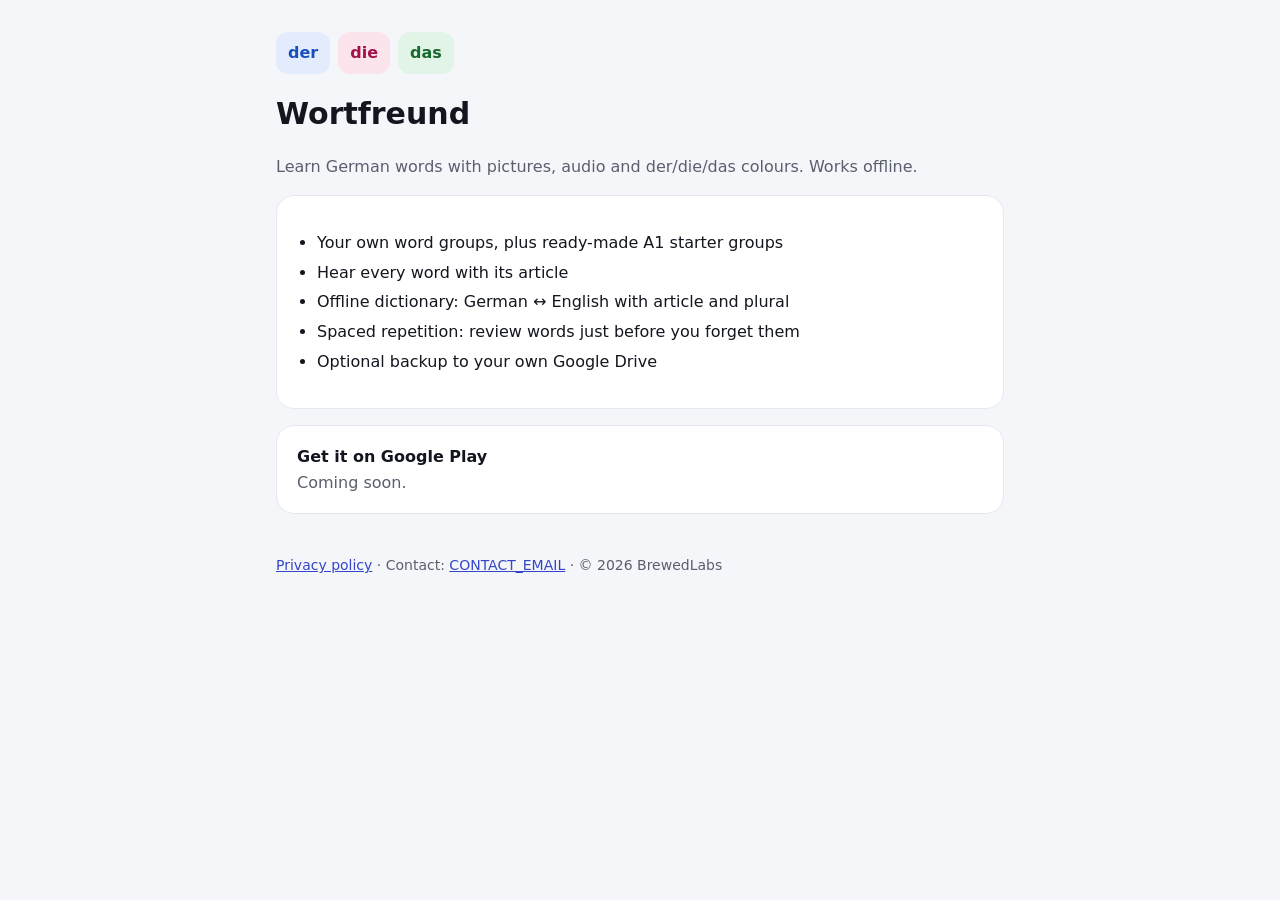
==== index.html @ 00dea7fc "Add files via upload" ====
<!DOCTYPE html>
<html lang="en"><head><meta charset="utf-8"><meta name="viewport" content="width=device-width,initial-scale=1">
<title>Wortfreund – German Vocabulary</title><link rel="stylesheet" href="style.css"></head>
<body><main>
<div class="tiles"><span class="der">der</span><span class="die">die</span><span class="das">das</span></div>
<h1>Wortfreund</h1>
<p class="muted">Learn German words with pictures, audio and der/die/das colours. Works offline.</p>
<div class="card">
<ul>
<li>Your own word groups, plus ready-made A1 starter groups</li>
<li>Hear every word with its article</li>
<li>Offline dictionary: German ↔ English with article and plural</li>
<li>Spaced repetition: review words just before you forget them</li>
<li>Optional backup to your own Google Drive</li>
</ul>
</div>
<div class="card"><b>Get it on Google Play</b><br><span class="muted">Coming soon.</span></div>
<footer class="muted"><a href="privacy.html">Privacy policy</a> · Contact: <a href="mailto:CONTACT_EMAIL">CONTACT_EMAIL</a> · © 2026 BrewedLabs</footer>
</main></body></html>
---- style.css ----
:root{--p:#3346C8;--bg:#F5F6FA;--card:#fff;--b:#E6E8EF;--t:#14161F;--m:#5A5F6E}
@media (prefers-color-scheme:dark){:root{--bg:#12141B;--card:#1B1E27;--b:#2A2E3A;--t:#ECEEF4;--m:#A6ABB8;--p:#8C9BFF}}
*{box-sizing:border-box}body{margin:0;background:var(--bg);color:var(--t);font:16px/1.6 system-ui,-apple-system,"Segoe UI",sans-serif}
main{max-width:760px;margin:0 auto;padding:32px 16px 64px}
h1{font-size:30px;margin:0 0 4px}h2{font-size:19px;margin:28px 0 6px}
.muted{color:var(--m)}a{color:var(--p)}
.card{background:var(--card);border:1px solid var(--b);border-radius:18px;padding:18px 20px;margin-top:16px}
.tiles{display:flex;gap:8px;margin:0 0 16px}.tiles span{font-weight:800;border-radius:12px;padding:8px 12px}
.der{background:#E3ECFD;color:#1A4FBF}.die{background:#FCE4EC;color:#A3134A}.das{background:#E2F4E7;color:#17692F}
ul{padding-left:20px}li{margin:4px 0}footer{margin-top:40px;font-size:14px}
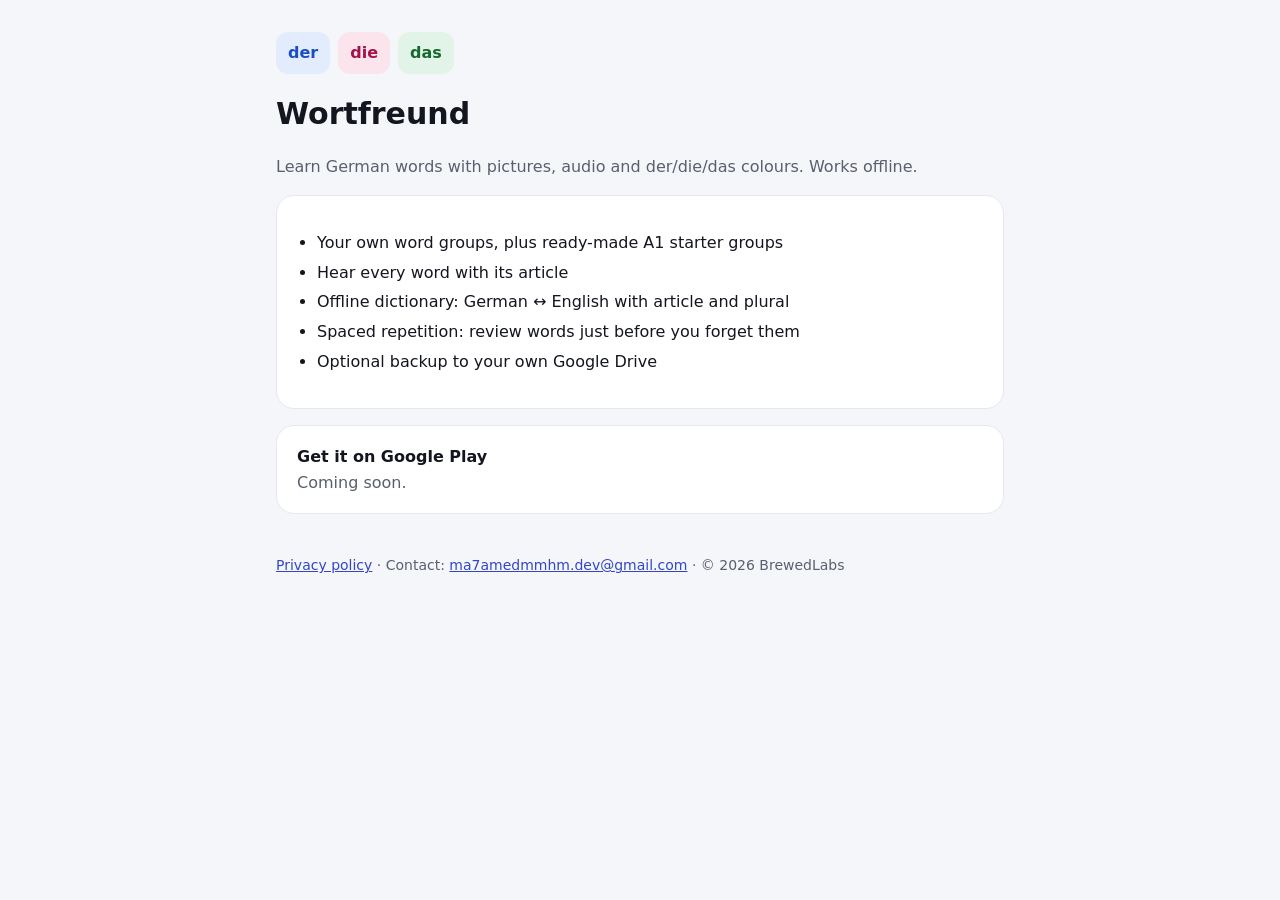
==== commit 8964f8d5: "Update index.html" ====
--- a/index.html
+++ b/index.html
@@ -15,5 +15,5 @@
 </ul>
 </div>
 <div class="card"><b>Get it on Google Play</b><br><span class="muted">Coming soon.</span></div>
-<footer class="muted"><a href="privacy.html">Privacy policy</a> · Contact: <a href="mailto:CONTACT_EMAIL">CONTACT_EMAIL</a> · © 2026 BrewedLabs</footer>
+<footer class="muted"><a href="privacy.html">Privacy policy</a> · Contact: <a href="mailto:ma7amedmmhm.dev@gmail.com">ma7amedmmhm.dev@gmail.com</a> · © 2026 BrewedLabs</footer>
 </main></body></html>
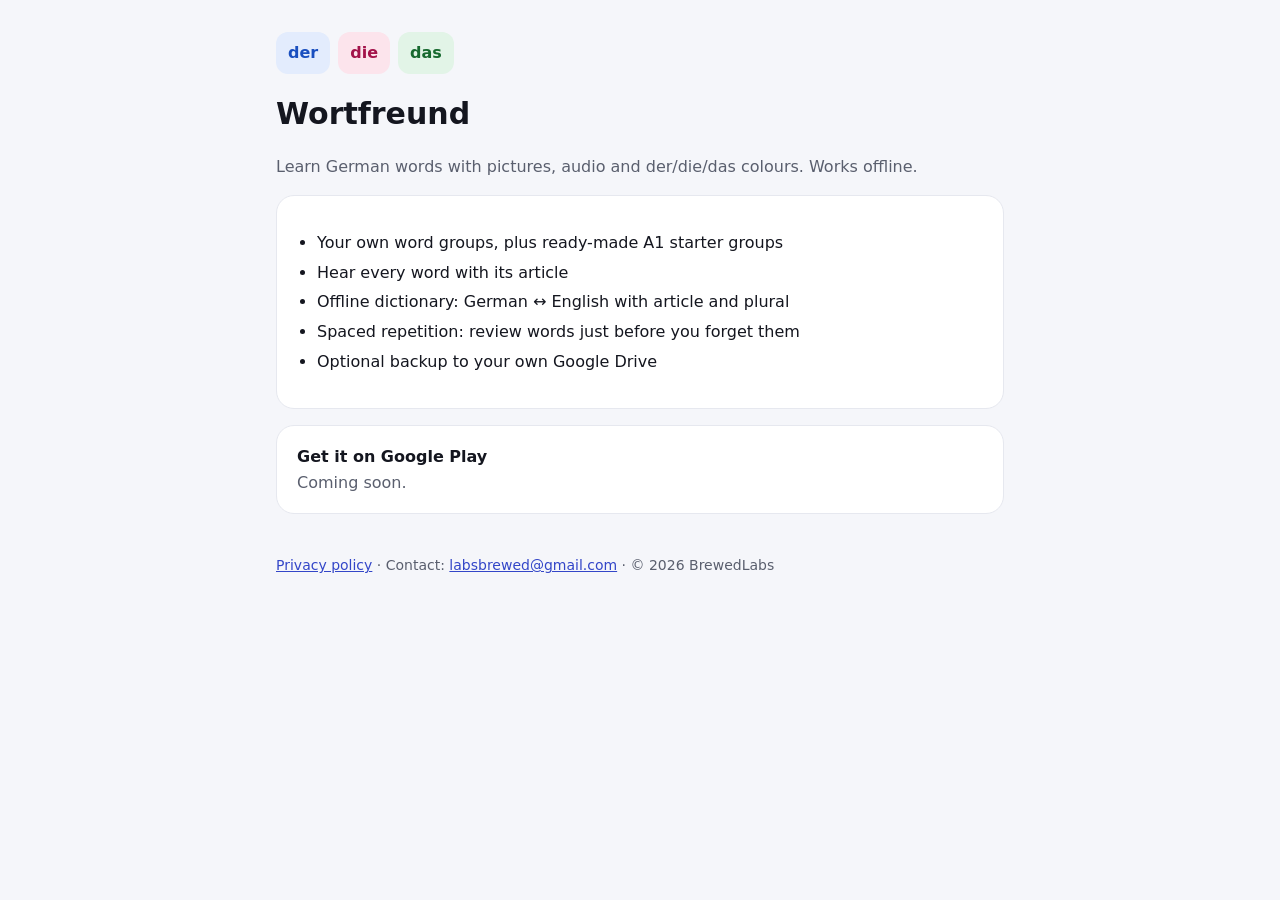
==== commit 299575a7: "Update index.html" ====
--- a/index.html
+++ b/index.html
@@ -15,5 +15,5 @@
 </ul>
 </div>
 <div class="card"><b>Get it on Google Play</b><br><span class="muted">Coming soon.</span></div>
-<footer class="muted"><a href="privacy.html">Privacy policy</a> · Contact: <a href="mailto:ma7amedmmhm.dev@gmail.com">ma7amedmmhm.dev@gmail.com</a> · © 2026 BrewedLabs</footer>
+<footer class="muted"><a href="privacy.html">Privacy policy</a> · Contact: <a href="mailto:labsbrewed@gmail.com">labsbrewed@gmail.com</a> · © 2026 BrewedLabs</footer>
 </main></body></html>
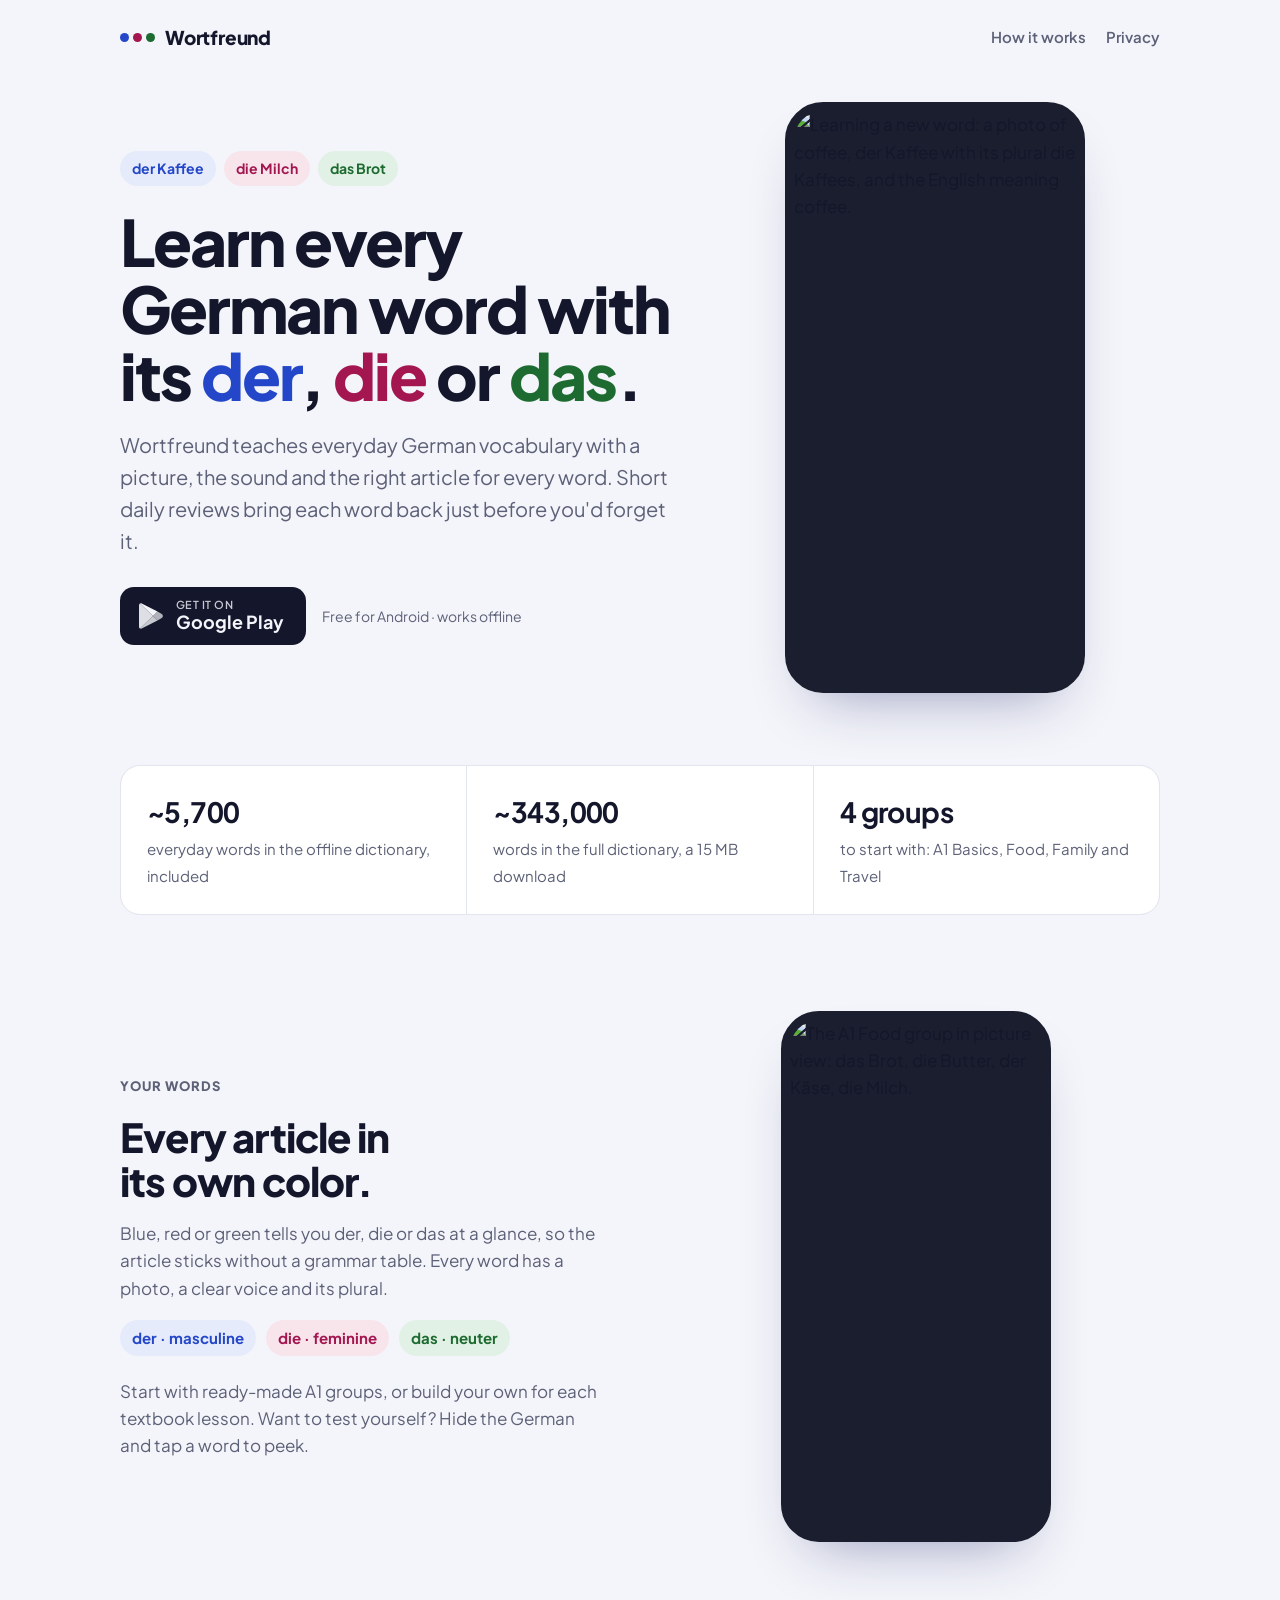
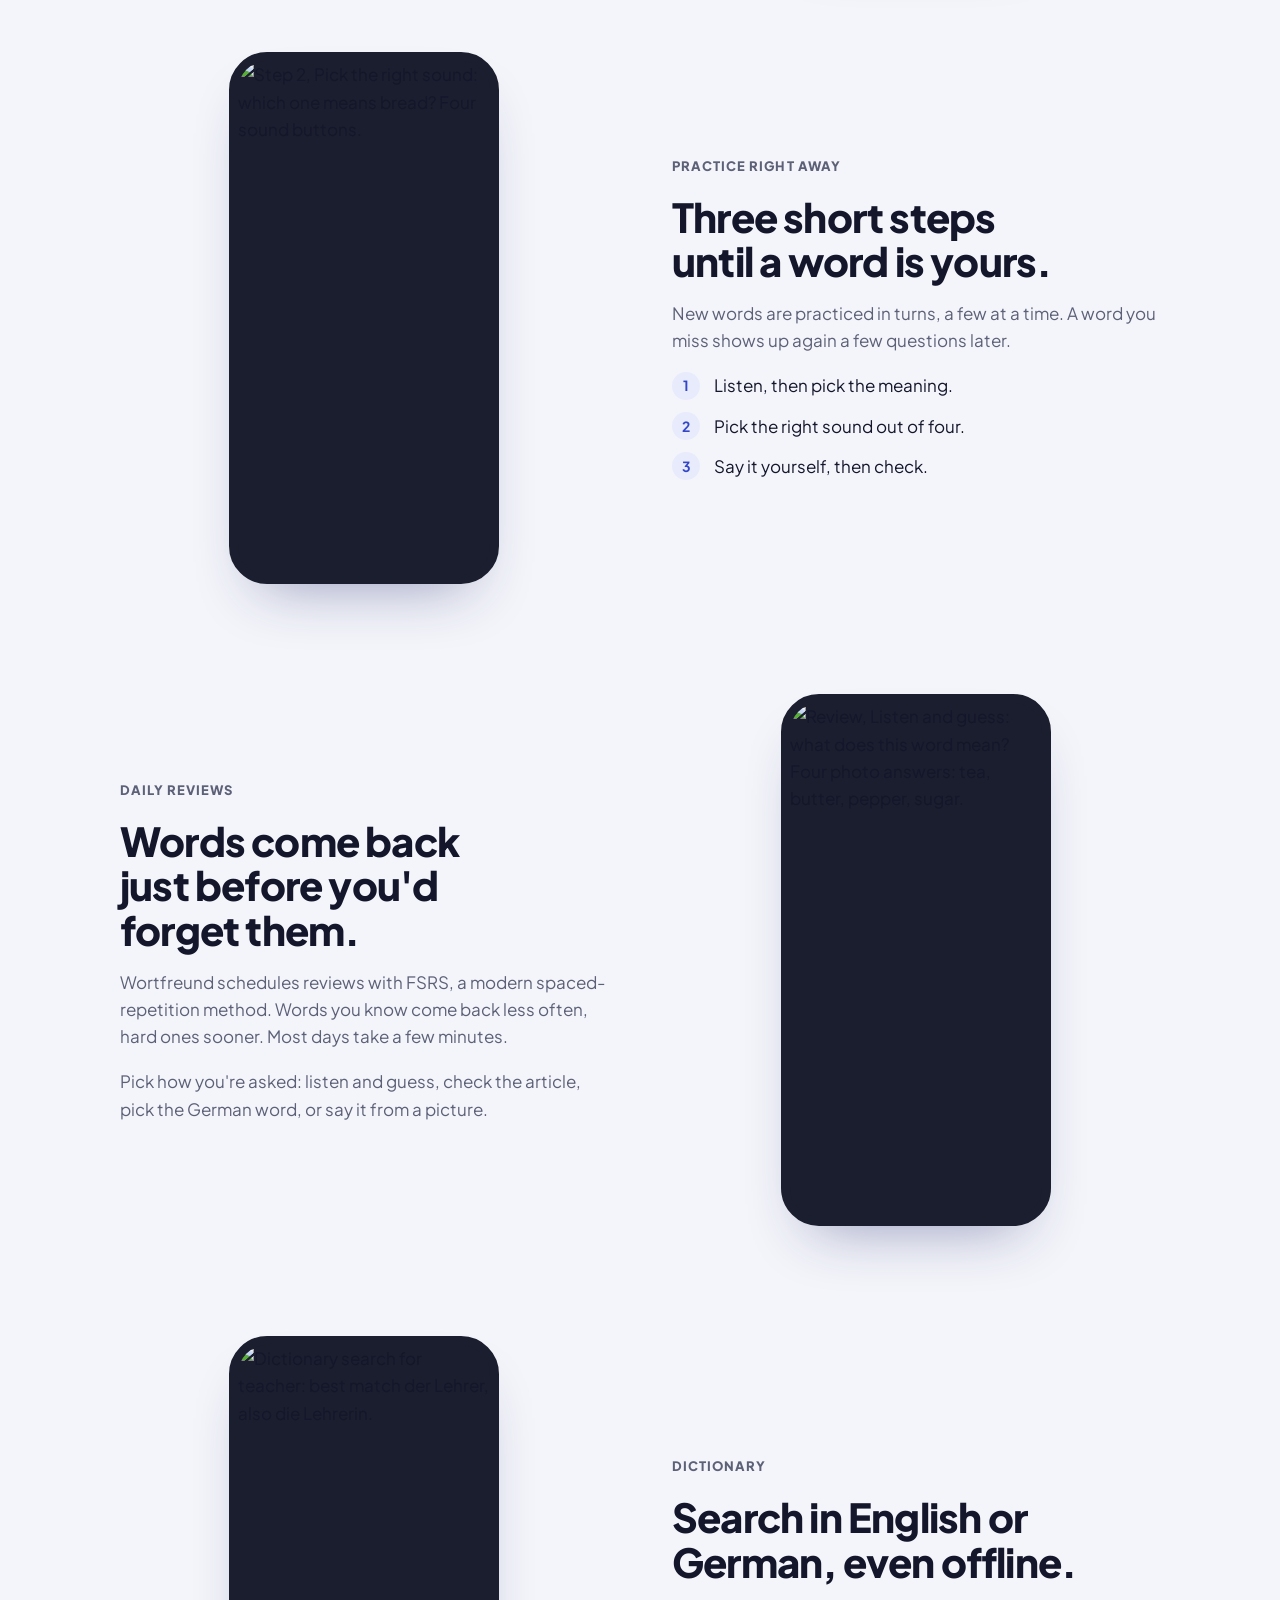
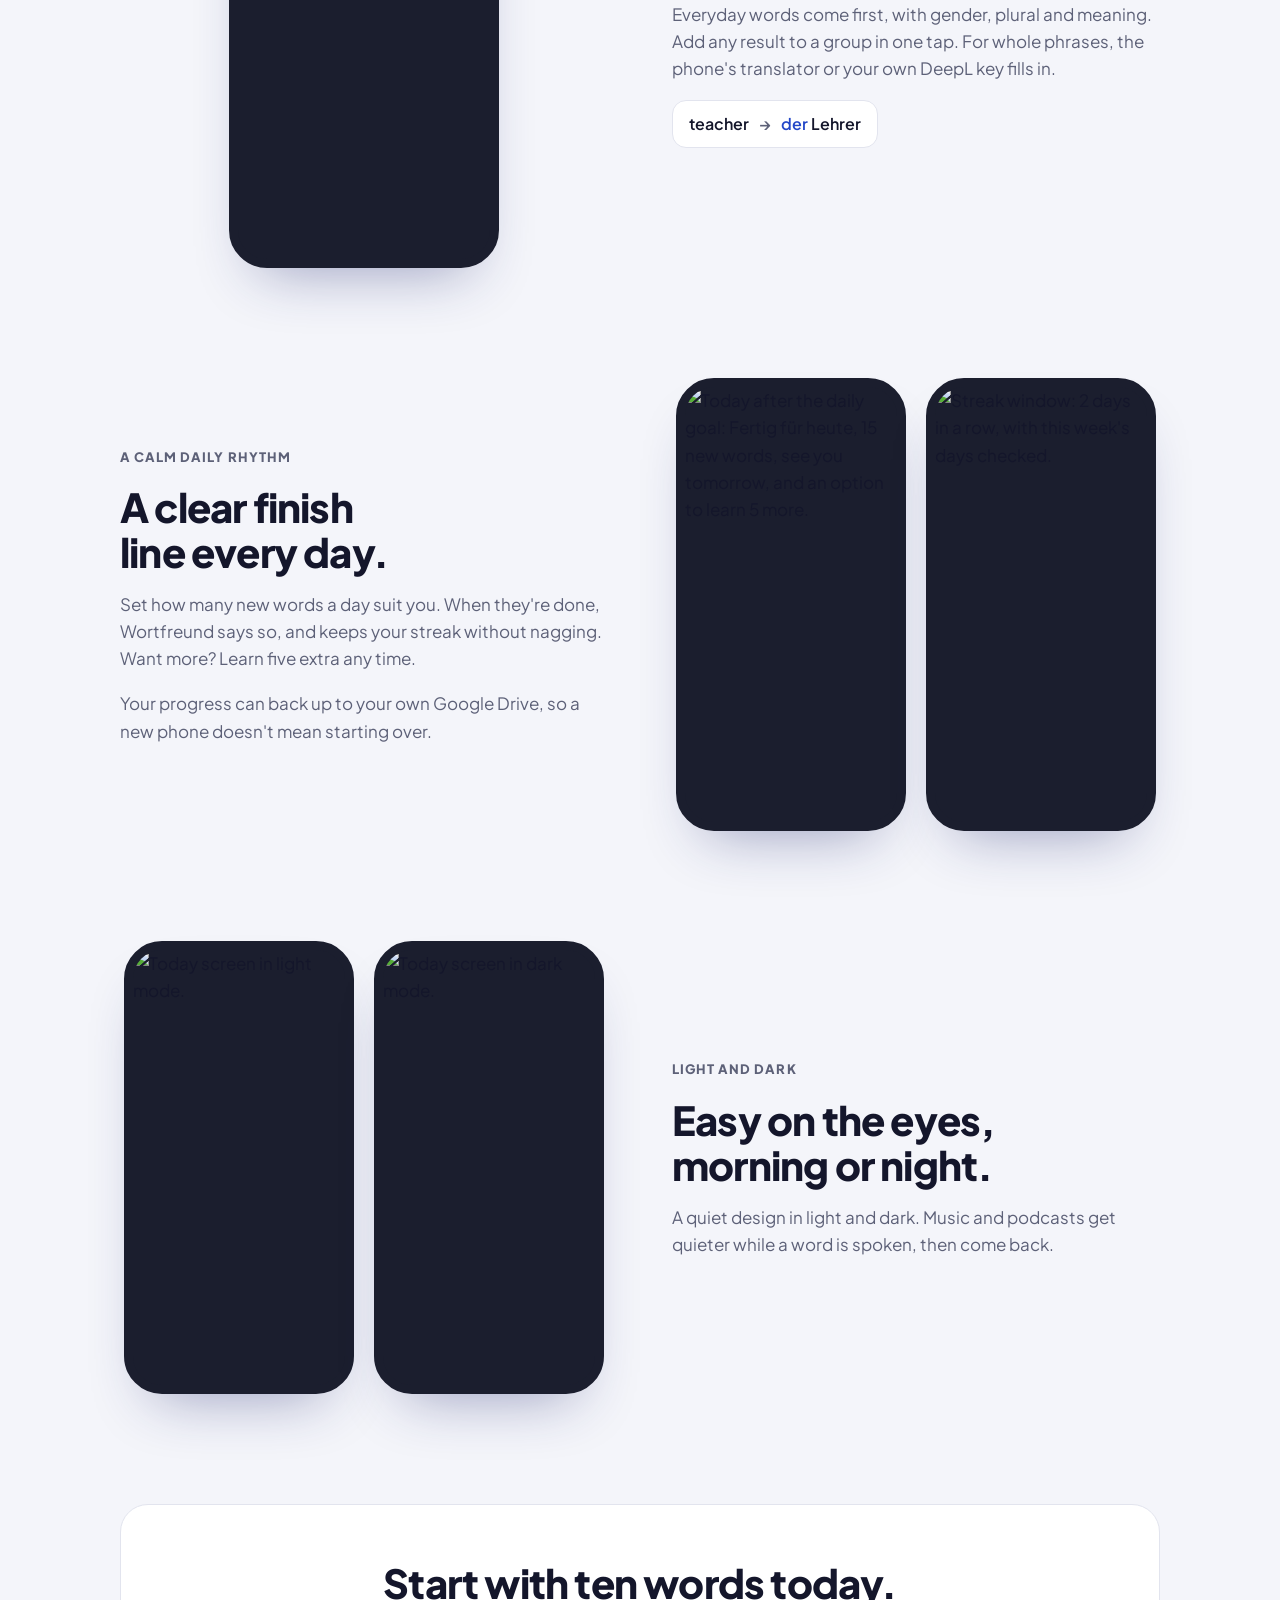
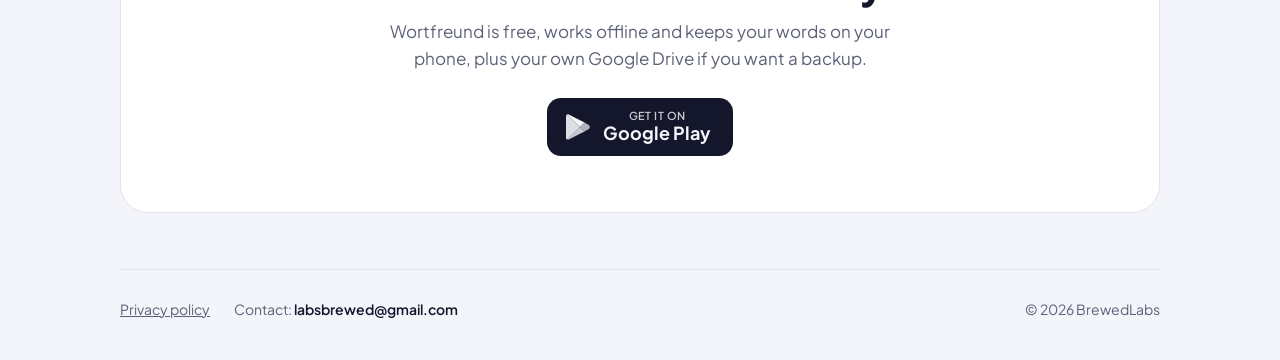
==== commit 62347026: "Update index.html" ====
--- a/index.html
+++ b/index.html
@@ -1,19 +1,248 @@
-<!DOCTYPE html>
-<html lang="en"><head><meta charset="utf-8"><meta name="viewport" content="width=device-width,initial-scale=1">
-<title>Wortfreund – German Vocabulary</title><link rel="stylesheet" href="style.css"></head>
-<body><main>
-<div class="tiles"><span class="der">der</span><span class="die">die</span><span class="das">das</span></div>
-<h1>Wortfreund</h1>
-<p class="muted">Learn German words with pictures, audio and der/die/das colours. Works offline.</p>
-<div class="card">
-<ul>
-<li>Your own word groups, plus ready-made A1 starter groups</li>
-<li>Hear every word with its article</li>
-<li>Offline dictionary: German ↔ English with article and plural</li>
-<li>Spaced repetition: review words just before you forget them</li>
-<li>Optional backup to your own Google Drive</li>
-</ul>
+<!doctype html>
+<html lang="en">
+<head>
+<meta charset="utf-8">
+<meta name="viewport" content="width=device-width, initial-scale=1, viewport-fit=cover">
+<title>Wortfreund</title>
+<meta name="description" content="Learn German words with pictures, sound and the right article. Short daily reviews, an offline dictionary and your own word groups.">
+<link rel="preconnect" href="https://fonts.googleapis.com">
+<link rel="preconnect" href="https://fonts.gstatic.com" crossorigin>
+<link rel="stylesheet" href="https://fonts.googleapis.com/css2?family=Plus+Jakarta+Sans:wght@400;500;600;700;800&display=swap">
+<style>
+/* Layout: alternating text + phone rows on a quiet app-colored ground; the article colors are the only loud thing. */
+:root{
+  --bg:#F4F5FA; --surface:#FFFFFF; --ink:#14162B; --muted:#5D6178; --line:#E2E4EE;
+  --primary:#3346C8; --primary-tint:#E8EBFB; --on-primary:#FFFFFF;
+  --der:#2347C8; --die:#A3164F; --das:#1D6B30;
+  --der-bg:#E6EBFB; --die-bg:#F8E5EC; --das-bg:#E2F1E5;
+  --frame:#1B1E2E; --shadow:0 30px 60px -30px rgba(30,40,110,.45);
+  --font:"Plus Jakarta Sans",system-ui,-apple-system,"Segoe UI",Roboto,sans-serif;
+}
+@media (prefers-color-scheme:dark){:root:not([data-theme="light"]){
+  --bg:#0F111B; --surface:#181B29; --ink:#ECEEF7; --muted:#A3A8BF; --line:#2A2E42;
+  --primary:#AAB5FF; --primary-tint:#232842; --on-primary:#141733;
+  --der:#93AAFF; --die:#FF91B9; --das:#83D69D;
+  --der-bg:#1E2648; --die-bg:#3A1C2A; --das-bg:#18301F;
+  --frame:#2C3047; --shadow:0 30px 60px -30px rgba(0,0,0,.8); color-scheme:dark}}
+:root[data-theme="dark"]{
+  --bg:#0F111B; --surface:#181B29; --ink:#ECEEF7; --muted:#A3A8BF; --line:#2A2E42;
+  --primary:#AAB5FF; --primary-tint:#232842; --on-primary:#141733;
+  --der:#93AAFF; --die:#FF91B9; --das:#83D69D;
+  --der-bg:#1E2648; --die-bg:#3A1C2A; --das-bg:#18301F;
+  --frame:#2C3047; --shadow:0 30px 60px -30px rgba(0,0,0,.8); color-scheme:dark}
+*{box-sizing:border-box}
+body{background:var(--bg);color:var(--ink);font-family:var(--font);font-size:17px;line-height:1.6;-webkit-font-smoothing:antialiased}
+.wrap{max-width:1080px;margin:0 auto;padding-left:max(20px,env(safe-area-inset-left,0px));padding-right:max(20px,env(safe-area-inset-right,0px))}
+a{color:var(--primary)}
+a:focus-visible,.btn:focus-visible{outline:3px solid var(--primary);outline-offset:3px;border-radius:12px}
+.der{color:var(--der)}.die{color:var(--die)}.das{color:var(--das)}
+
+/* nav */
+nav{display:flex;align-items:center;justify-content:space-between;gap:16px;padding-block:22px}
+.mark{display:flex;align-items:center;gap:10px;font-weight:800;font-size:19px;color:var(--ink);text-decoration:none;letter-spacing:-.01em}
+.dots{display:flex;gap:4px}.dots i{width:9px;height:9px;border-radius:50%;display:block}
+.dots i:nth-child(1){background:var(--der)}.dots i:nth-child(2){background:var(--die)}.dots i:nth-child(3){background:var(--das)}
+nav .links{display:flex;gap:20px;font-size:15px;font-weight:600}
+nav .links a{color:var(--muted);text-decoration:none}nav .links a:hover{color:var(--ink)}
+
+/* hero */
+.hero{display:grid;grid-template-columns:1.1fr .9fr;gap:40px;align-items:center;padding-block:28px 72px}
+.hero > div{min-width:0}
+.eyebrow{display:flex;gap:8px;flex-wrap:wrap;margin-bottom:22px}
+.chip{font-size:14px;font-weight:700;padding:6px 12px;border-radius:999px}
+.chip.der{background:var(--der-bg)}.chip.die{background:var(--die-bg)}.chip.das{background:var(--das-bg)}
+h1{font-size:clamp(38px,6vw,64px);line-height:1.05;letter-spacing:-.03em;font-weight:800;margin:0 0 20px;text-wrap:balance}
+.lead{font-size:clamp(17px,2vw,20px);color:var(--muted);max-width:34em;margin:0 0 30px}
+.cta{display:flex;align-items:center;gap:16px;flex-wrap:wrap}
+.btn{display:inline-flex;align-items:center;gap:12px;background:var(--ink);color:var(--bg);text-decoration:none;padding:12px 22px 12px 18px;border-radius:14px;font-weight:700;line-height:1.15}
+.btn svg{flex:none}
+.btn small{display:block;font-size:11px;font-weight:600;opacity:.8;letter-spacing:.04em;text-transform:uppercase}
+.btn span{font-size:18px}
+.note{font-size:14px;color:var(--muted)}
+
+/* phones */
+.phone{width:100%;max-width:300px;aspect-ratio:600/1182;border-radius:38px;border:9px solid var(--frame);background:var(--frame);overflow:hidden;box-shadow:var(--shadow);flex:none}
+.phone img{display:block;width:100%;height:100%;object-fit:cover}
+.stack{display:flex;justify-content:center}
+.stack .phone + .phone{position:absolute;right:0;top:56px;max-width:230px;opacity:.97}
+@media (max-width:880px){.stack{padding-right:0}.stack .phone + .phone{display:none}}
+
+/* facts strip */
+.facts{display:grid;grid-template-columns:repeat(3,1fr);gap:1px;background:var(--line);border:1px solid var(--line);border-radius:20px;overflow:hidden;margin-bottom:96px}
+.fact{background:var(--surface);padding:24px 26px}
+.fact b{display:block;font-size:28px;letter-spacing:-.02em;font-variant-numeric:tabular-nums}
+.fact span{color:var(--muted);font-size:15px}
+
+/* features */
+.feature{display:grid;grid-template-columns:1fr 1fr;gap:64px;align-items:center;margin-bottom:110px}
+.feature > div{min-width:0}
+.feature.flip .text{order:2}
+.feature .art{display:flex;justify-content:center;gap:20px}
+.feature .art .phone{max-width:270px}
+.feature .art.pair .phone{width:calc(50% - 10px);max-width:230px}
+.kicker{font-size:13px;font-weight:800;letter-spacing:.08em;text-transform:uppercase;color:var(--primary);margin:0 0 12px}
+h2{font-size:clamp(28px,3.6vw,40px);line-height:1.12;letter-spacing:-.02em;font-weight:800;margin:0 0 16px;text-wrap:balance}
+.text p{color:var(--muted);margin:0 0 18px;max-width:30em}
+.legend{display:flex;flex-wrap:wrap;gap:10px;margin-top:6px}
+.legend .chip{font-size:15px}
+ol.steps{list-style:none;padding:0;margin:8px 0 0;display:grid;gap:12px}
+ol.steps li{display:flex;gap:14px;align-items:baseline}
+ol.steps li b{flex:none;width:28px;height:28px;border-radius:50%;background:var(--primary-tint);color:var(--primary);display:inline-flex;align-items:center;justify-content:center;font-size:14px;transform:translateY(-1px)}
+.example{display:inline-flex;align-items:center;gap:10px;background:var(--surface);border:1px solid var(--line);border-radius:14px;padding:10px 16px;font-weight:600;font-size:16px}
+.example .arrow{color:var(--muted)}
+
+/* closing */
+.closing{background:var(--surface);border:1px solid var(--line);border-radius:28px;padding:56px 32px;text-align:center;margin-bottom:56px}
+.closing h2{margin-bottom:12px}
+.closing p{color:var(--muted);margin:0 auto 26px;max-width:32em}
+.closing .cta{justify-content:center}
+footer{border-top:1px solid var(--line);padding-block:28px 40px;display:flex;flex-wrap:wrap;gap:12px 28px;justify-content:space-between;color:var(--muted);font-size:14px}
+footer .f-links{display:flex;flex-wrap:wrap;gap:12px 24px}
+footer a{color:var(--muted)}
+.mail{user-select:all;color:var(--ink);font-weight:600}
+
+@media (max-width:880px){
+  .hero{grid-template-columns:1fr;padding-block:8px 56px;gap:36px}
+  .feature,.feature.flip{grid-template-columns:1fr;gap:32px;margin-bottom:80px}
+  .feature.flip .text{order:0}
+  .facts{grid-template-columns:1fr;margin-bottom:72px}
+}
+@media (max-width:520px){
+  nav .links .hide-s{display:none}
+  .feature .art.pair .phone{border-width:6px;border-radius:24px}
+  .phone{border-radius:30px;border-width:7px}
+}
+@media (prefers-reduced-motion:no-preference){
+  .hero .stack .phone:first-child{animation:rise .7s ease-out both}
+  .hero .stack .phone + .phone{animation:rise .7s .12s ease-out both}
+  @keyframes rise{from{transform:translateY(14px)}to{transform:none}}
+}
+</style>
+<style>body{margin:0}img{max-width:100%}</style>
+</head>
+<body>
+
+<div class="wrap">
+  <nav aria-label="Main">
+    <a class="mark" href="#top"><span class="dots" aria-hidden="true"><i></i><i></i><i></i></span>Wortfreund</a>
+    <div class="links"><a class="hide-s" href="#how">How it works</a><a href="privacy.html">Privacy</a></div>
+  </nav>
+
+  <header class="hero" id="top">
+    <div>
+      <div class="eyebrow" aria-hidden="true"><span class="chip der">der Kaffee</span><span class="chip die">die Milch</span><span class="chip das">das Brot</span></div>
+      <h1>Learn every German word with its <span class="der">der</span>, <span class="die">die</span> or <span class="das">das</span>.</h1>
+      <p class="lead">Wortfreund teaches everyday German vocabulary with a picture, the sound and the right article for every word. Short daily reviews bring each word back just before you'd forget it.</p>
+      <div class="cta">
+        <a class="btn play-link" href="#" aria-label="Get Wortfreund on Google Play">
+          <svg width="26" height="28" viewBox="0 0 26 28" aria-hidden="true"><path d="M2 1.5 15 14 2 26.5c-.6-.3-1-1-1-1.8V3.3c0-.8.4-1.5 1-1.8Z" fill="currentColor" opacity=".9"/><path d="m19.5 9.6-4.5 4.4 4.5 4.4 4.3-2.4c1.4-.8 1.4-3.2 0-4Z" fill="currentColor" opacity=".7"/><path d="M2 1.5c.5-.2 1.1-.2 1.7.1l15.8 8L15 14Z" fill="currentColor"/><path d="M2 26.5 15 14l4.5 4.4-15.8 8c-.6.3-1.2.3-1.7.1Z" fill="currentColor" opacity=".8"/></svg>
+          <div><small>Get it on</small><span>Google Play</span></div>
+        </a>
+        <span class="note">Free for Android · works offline</span>
+      </div>
+    </div>
+    <div class="stack">
+      <div class="phone"><img src="shots/meet.webp" alt="Learning a new word: a photo of coffee, der Kaffee with its plural die Kaffees, and the English meaning coffee." width="600" height="1182"></div>
+    </div>
+  </header>
+
+  <section class="facts" aria-label="At a glance">
+    <div class="fact"><b>~5,700</b><span>everyday words in the offline dictionary, included</span></div>
+    <div class="fact"><b>~343,000</b><span>words in the full dictionary, a 15 MB download</span></div>
+    <div class="fact"><b>4 groups</b><span>to start with: A1 Basics, Food, Family and Travel</span></div>
+  </section>
+
+  <section class="feature" id="how">
+    <div class="text">
+      <p class="kicker">Your words</p>
+      <h2>Every article in its own color.</h2>
+      <p>Blue, red or green tells you der, die or das at a glance, so the article sticks without a grammar table. Every word has a photo, a clear voice and its plural.</p>
+      <div class="legend"><span class="chip der">der · masculine</span><span class="chip die">die · feminine</span><span class="chip das">das · neuter</span></div>
+      <p style="margin-top:22px">Start with ready-made A1 groups, or build your own for each textbook lesson. Want to test yourself? Hide the German and tap a word to peek.</p>
+    </div>
+    <div class="art"><div class="phone"><img src="shots/group.webp" alt="The A1 Food group in picture view: das Brot, die Butter, der Käse, die Milch." width="600" height="1182" loading="lazy"></div></div>
+  </section>
+
+  <section class="feature flip">
+    <div class="text">
+      <p class="kicker">Practice right away</p>
+      <h2>Three short steps until a word is yours.</h2>
+      <p>New words are practiced in turns, a few at a time. A word you miss shows up again a few questions later.</p>
+      <ol class="steps">
+        <li><b>1</b><span>Listen, then pick the meaning.</span></li>
+        <li><b>2</b><span>Pick the right sound out of four.</span></li>
+        <li><b>3</b><span>Say it yourself, then check.</span></li>
+      </ol>
+    </div>
+    <div class="art"><div class="phone"><img src="shots/sound.webp" alt="Step 2, Pick the right sound: which one means bread? Four sound buttons." width="600" height="1182" loading="lazy"></div></div>
+  </section>
+
+  <section class="feature">
+    <div class="text">
+      <p class="kicker">Daily reviews</p>
+      <h2>Words come back just before you'd forget them.</h2>
+      <p>Wortfreund schedules reviews with FSRS, a modern spaced-repetition method. Words you know come back less often, hard ones sooner. Most days take a few minutes.</p>
+      <p>Pick how you're asked: listen and guess, check the article, pick the German word, or say it from a picture.</p>
+    </div>
+    <div class="art"><div class="phone"><img src="shots/review.webp" alt="Review, Listen and guess: what does this word mean? Four photo answers: tea, butter, pepper, sugar." width="600" height="1182" loading="lazy"></div></div>
+  </section>
+
+  <section class="feature flip">
+    <div class="text">
+      <p class="kicker">Dictionary</p>
+      <h2>Search in English or German, even offline.</h2>
+      <p>Everyday words come first, with gender, plural and meaning. Add any result to a group in one tap. For whole phrases, the phone's translator or your own DeepL key fills in.</p>
+      <span class="example">teacher <span class="arrow" aria-hidden="true">→</span> <span><span class="der">der</span> Lehrer</span></span>
+    </div>
+    <div class="art"><div class="phone"><img src="shots/dictionary.webp" alt="Dictionary search for teacher: best match der Lehrer, also die Lehrerin." width="600" height="1182" loading="lazy"></div></div>
+  </section>
+
+  <section class="feature">
+    <div class="text">
+      <p class="kicker">A calm daily rhythm</p>
+      <h2>A clear finish line every day.</h2>
+      <p>Set how many new words a day suit you. When they're done, Wortfreund says so, and keeps your streak without nagging. Want more? Learn five extra any time.</p>
+      <p>Your progress can back up to your own Google Drive, so a new phone doesn't mean starting over.</p>
+    </div>
+    <div class="art pair">
+      <div class="phone"><img src="shots/done.webp" alt="Today after the daily goal: Fertig für heute, 15 new words, see you tomorrow, and an option to learn 5 more." width="600" height="1182" loading="lazy"></div>
+      <div class="phone"><img src="shots/streak.webp" alt="Streak window: 2 days in a row, with this week's days checked." width="600" height="1182" loading="lazy"></div>
+    </div>
+  </section>
+
+  <section class="feature flip">
+    <div class="text">
+      <p class="kicker">Light and dark</p>
+      <h2>Easy on the eyes, morning or night.</h2>
+      <p>A quiet design in light and dark. Music and podcasts get quieter while a word is spoken, then come back.</p>
+    </div>
+    <div class="art pair">
+      <div class="phone"><img src="shots/today.webp" alt="Today screen in light mode." width="600" height="1182" loading="lazy"></div>
+      <div class="phone"><img src="shots/today-dark.webp" alt="Today screen in dark mode." width="600" height="1182" loading="lazy"></div>
+    </div>
+  </section>
+
+  <section class="closing">
+    <h2>Start with ten words today.</h2>
+    <p>Wortfreund is free, works offline and keeps your words on your phone, plus your own Google Drive if you want a backup.</p>
+    <div class="cta">
+      <a class="btn play-link" href="#" aria-label="Get Wortfreund on Google Play">
+        <svg width="26" height="28" viewBox="0 0 26 28" aria-hidden="true"><path d="M2 1.5 15 14 2 26.5c-.6-.3-1-1-1-1.8V3.3c0-.8.4-1.5 1-1.8Z" fill="currentColor" opacity=".9"/><path d="m19.5 9.6-4.5 4.4 4.5 4.4 4.3-2.4c1.4-.8 1.4-3.2 0-4Z" fill="currentColor" opacity=".7"/><path d="M2 1.5c.5-.2 1.1-.2 1.7.1l15.8 8L15 14Z" fill="currentColor"/><path d="M2 26.5 15 14l4.5 4.4-15.8 8c-.6.3-1.2.3-1.7.1Z" fill="currentColor" opacity=".8"/></svg>
+        <div><small>Get it on</small><span>Google Play</span></div>
+      </a>
+    </div>
+  </section>
+
+  <footer>
+    <div class="f-links"><a href="privacy.html">Privacy policy</a><span>Contact: <span class="mail">labsbrewed@gmail.com</span></span></div>
+    <span>© 2026 BrewedLabs</span>
+  </footer>
 </div>
-<div class="card"><b>Get it on Google Play</b><br><span class="muted">Coming soon.</span></div>
-<footer class="muted"><a href="privacy.html">Privacy policy</a> · Contact: <a href="mailto:labsbrewed@gmail.com">labsbrewed@gmail.com</a> · © 2026 BrewedLabs</footer>
-</main></body></html>
+<script>
+/* Set the Play Store link here once the app is in production. */
+var PLAY_URL = "#";
+document.querySelectorAll(".play-link").forEach(function(a){ a.href = PLAY_URL; if (PLAY_URL !== "#") { a.target = "_blank"; a.rel = "noopener"; } });
+</script>
+
+</body>
+</html>
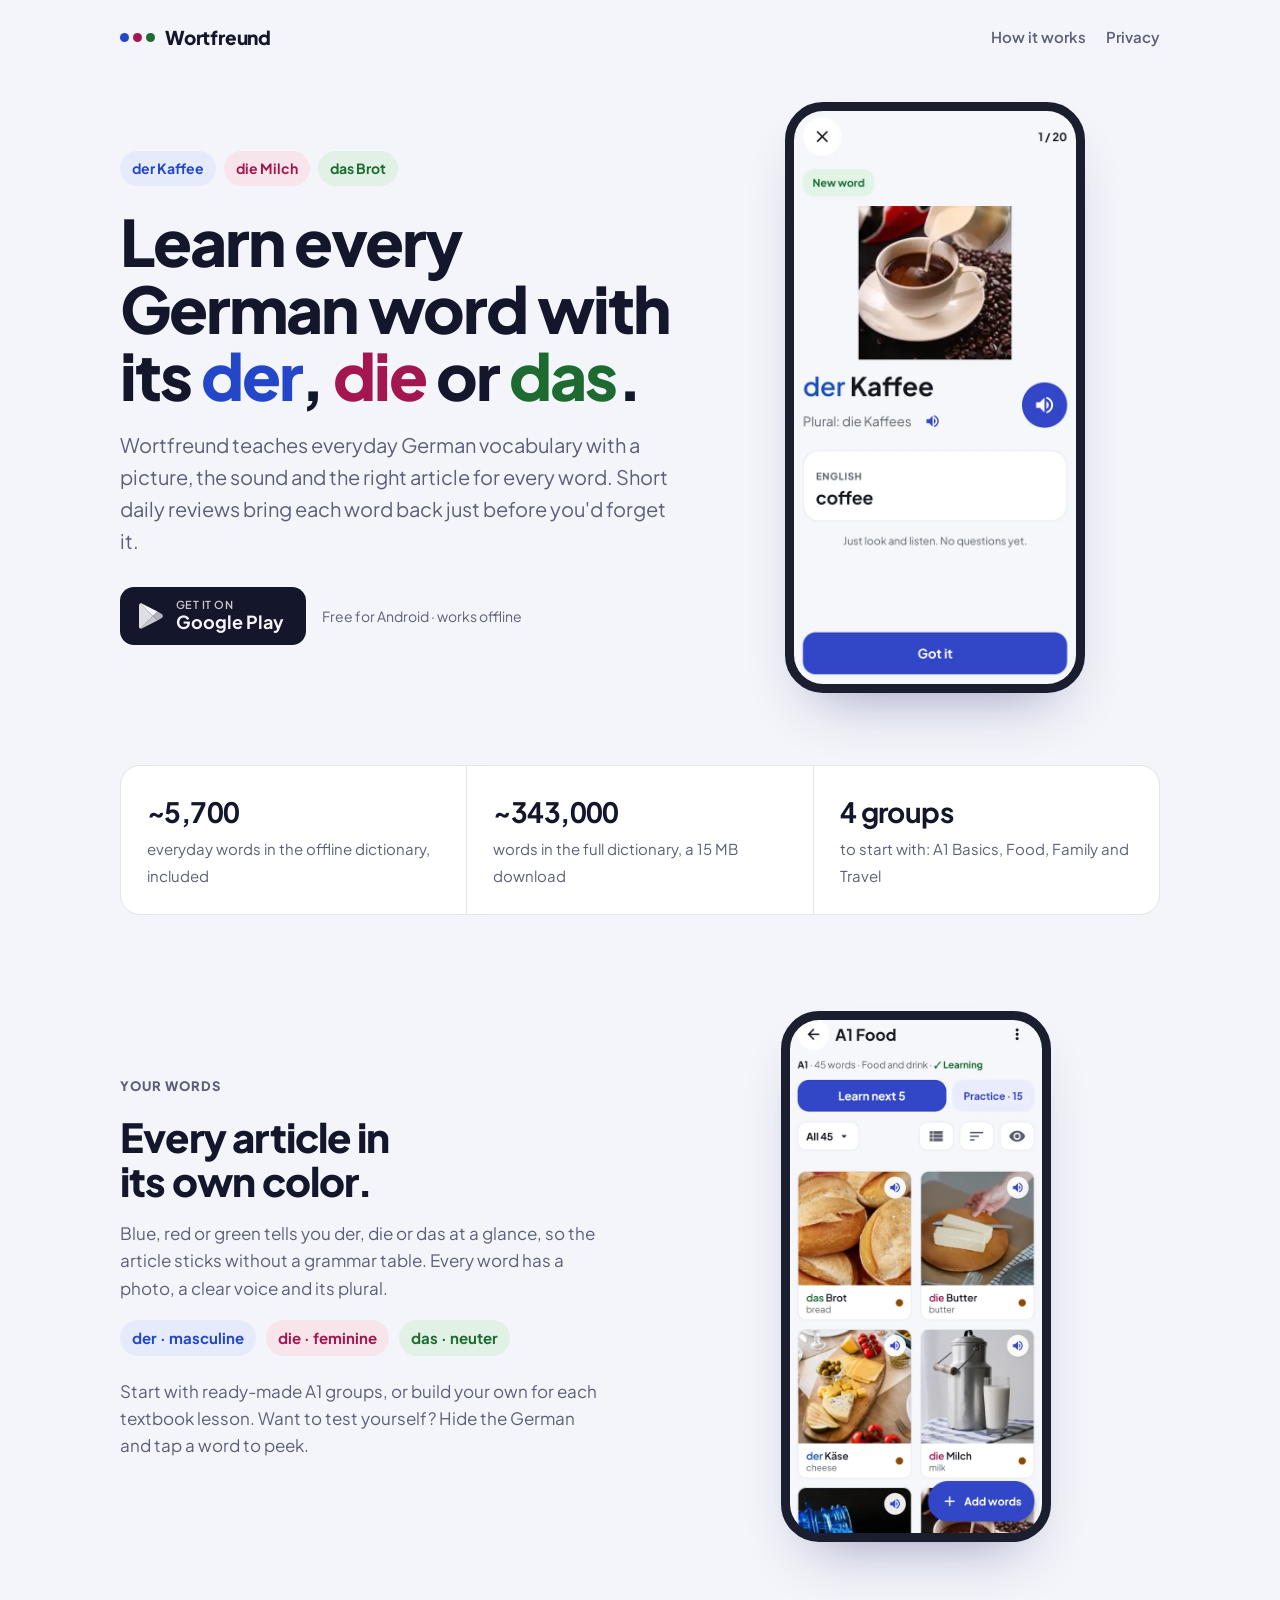
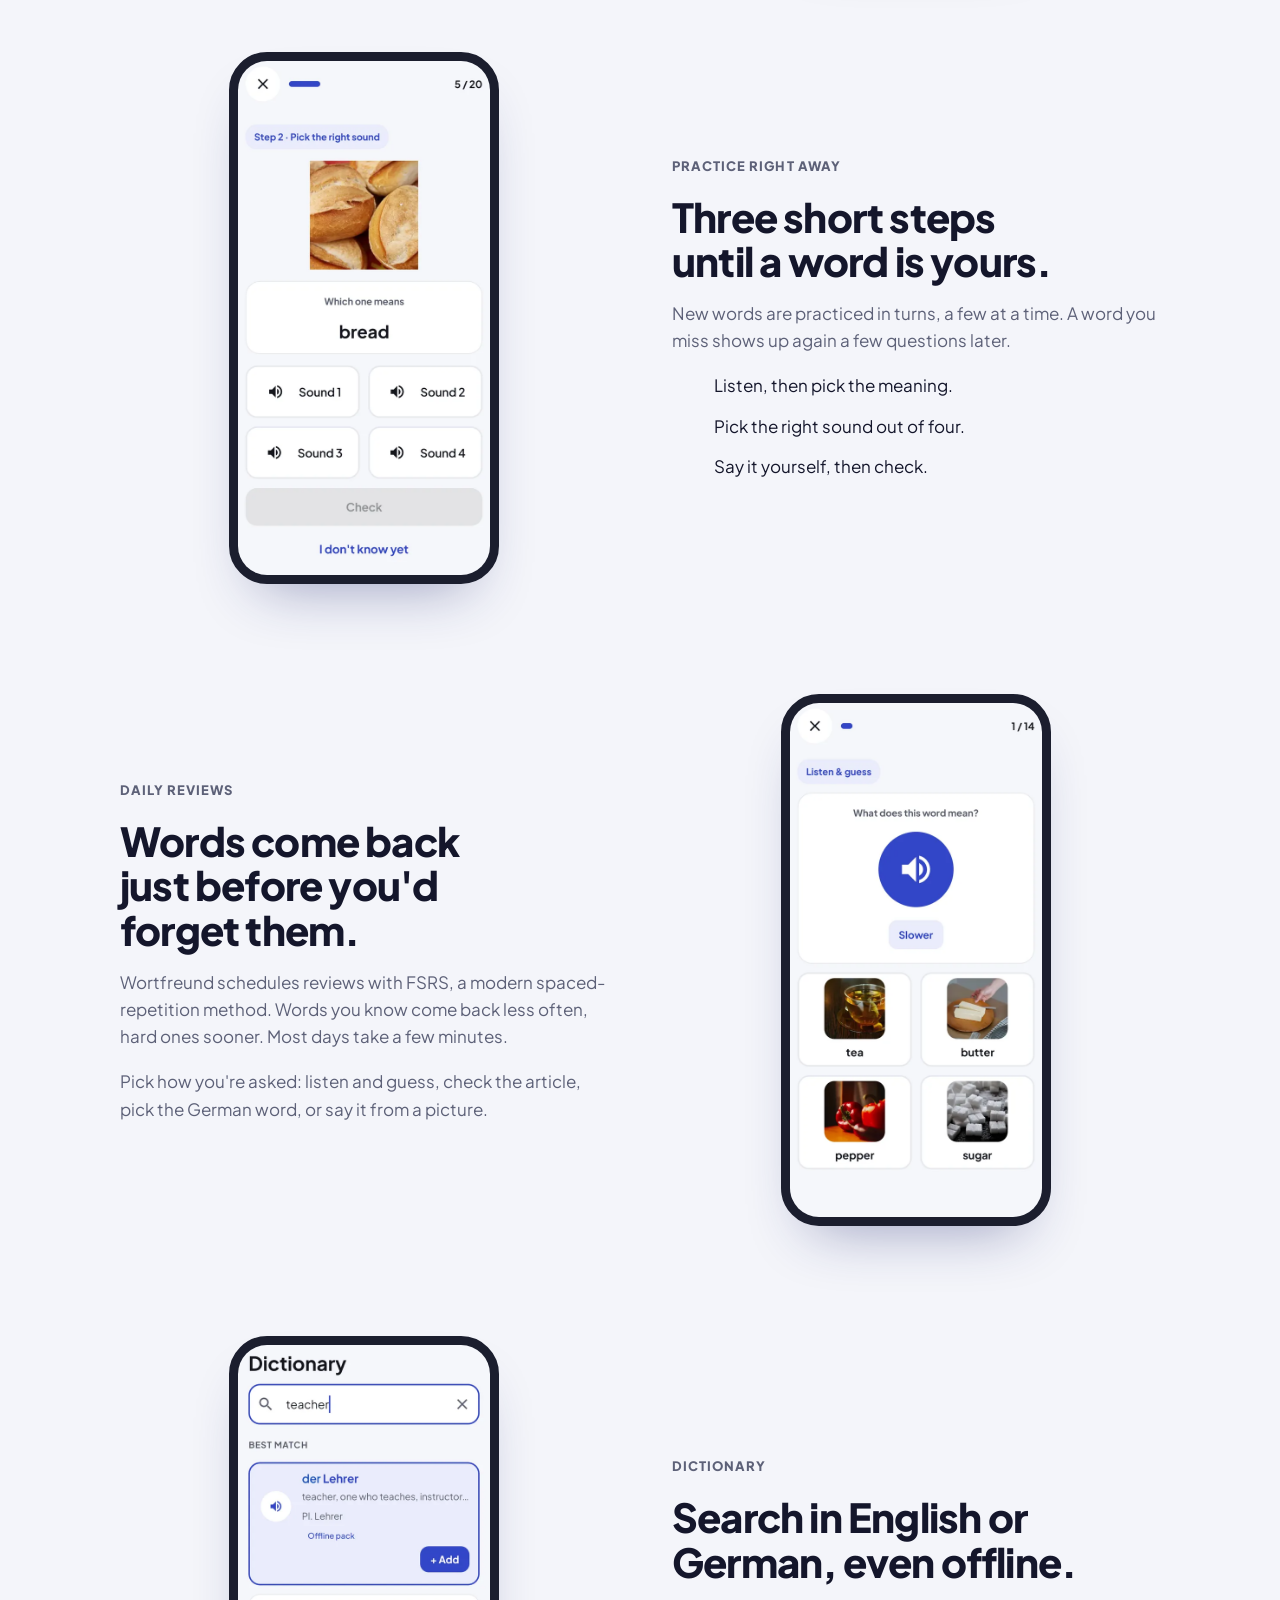
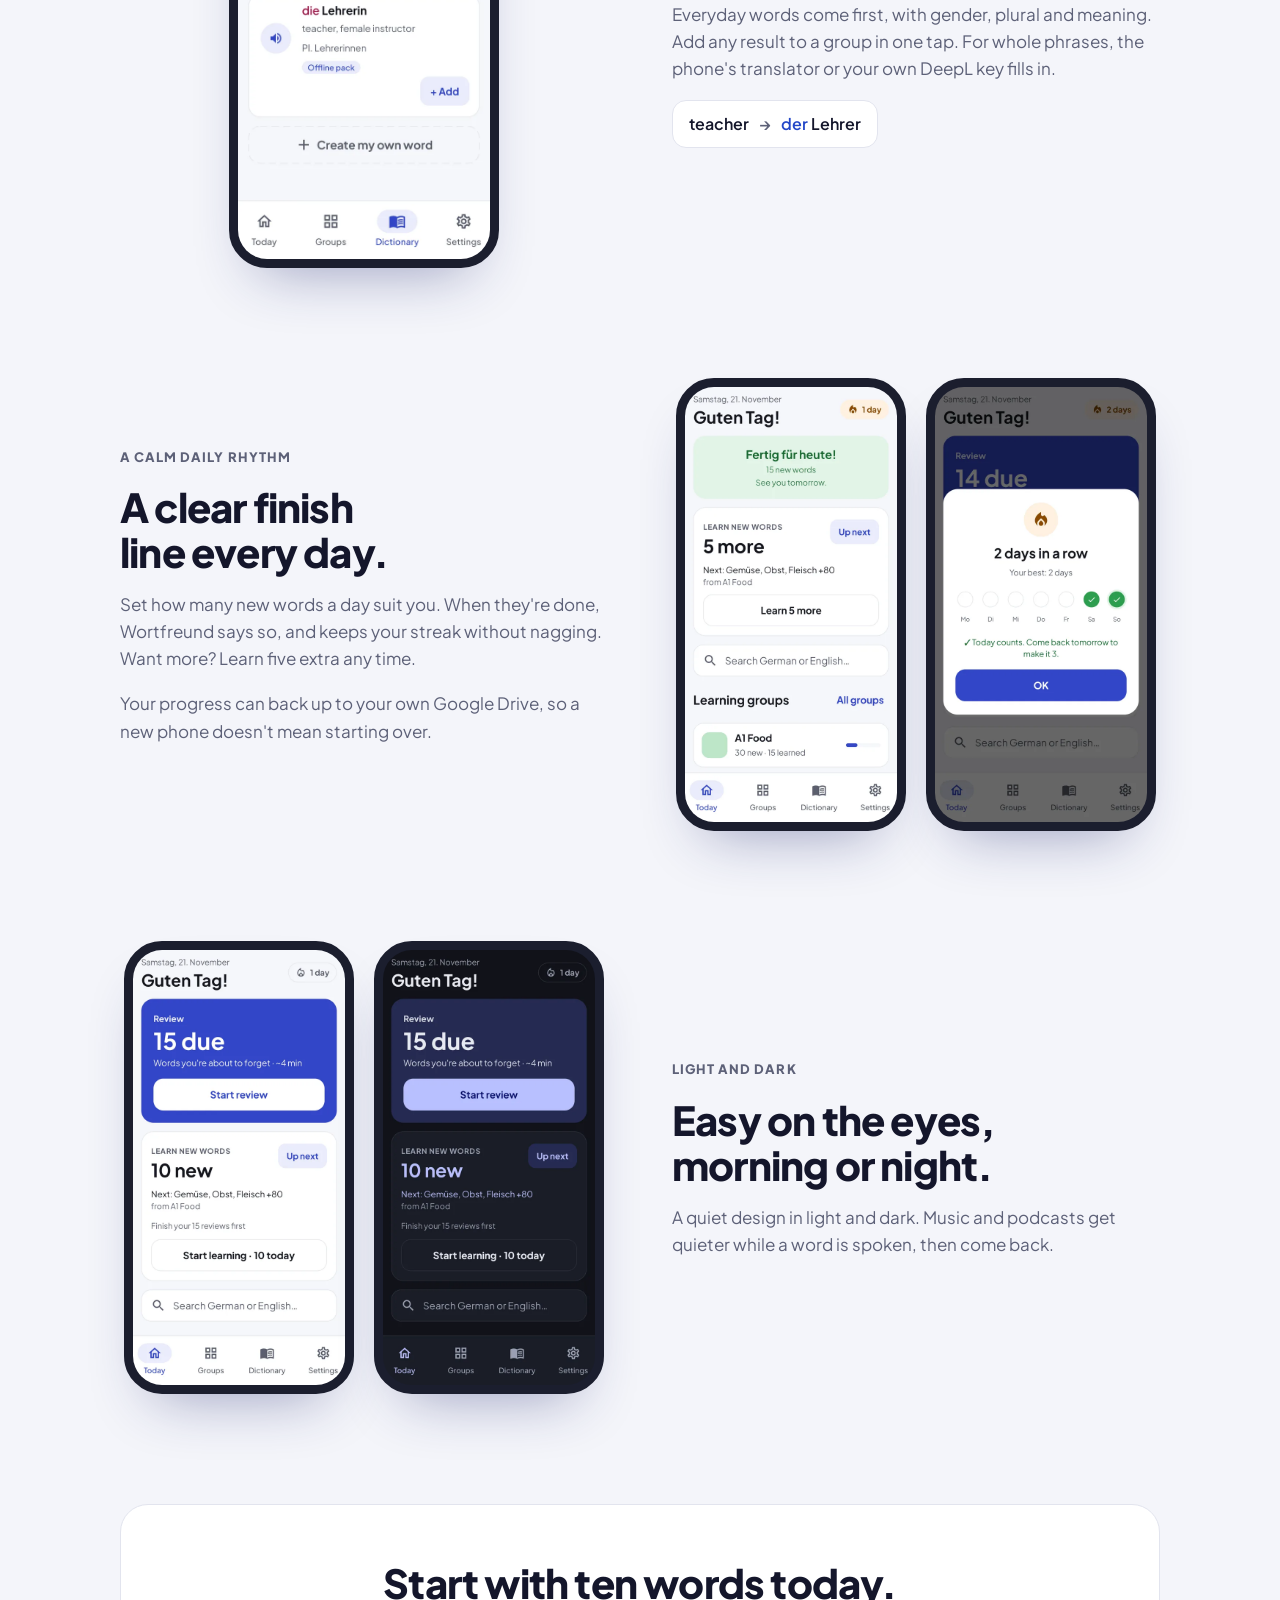
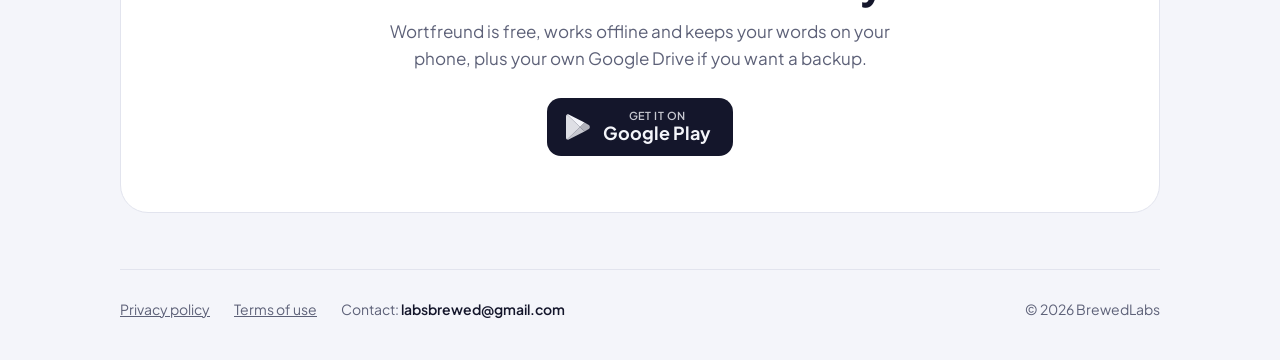
==== commit 2fe6afe0: "Updated site version" ====
--- a/index.html
+++ b/index.html
@@ -234,7 +234,7 @@
   </section>
 
   <footer>
-    <div class="f-links"><a href="privacy.html">Privacy policy</a><span>Contact: <span class="mail">labsbrewed@gmail.com</span></span></div>
+    <div class="f-links"><a href="privacy.html">Privacy policy</a><a href="terms.html">Terms of use</a><span>Contact: <span class="mail">labsbrewed@gmail.com</span></span></div>
     <span>© 2026 BrewedLabs</span>
   </footer>
 </div>
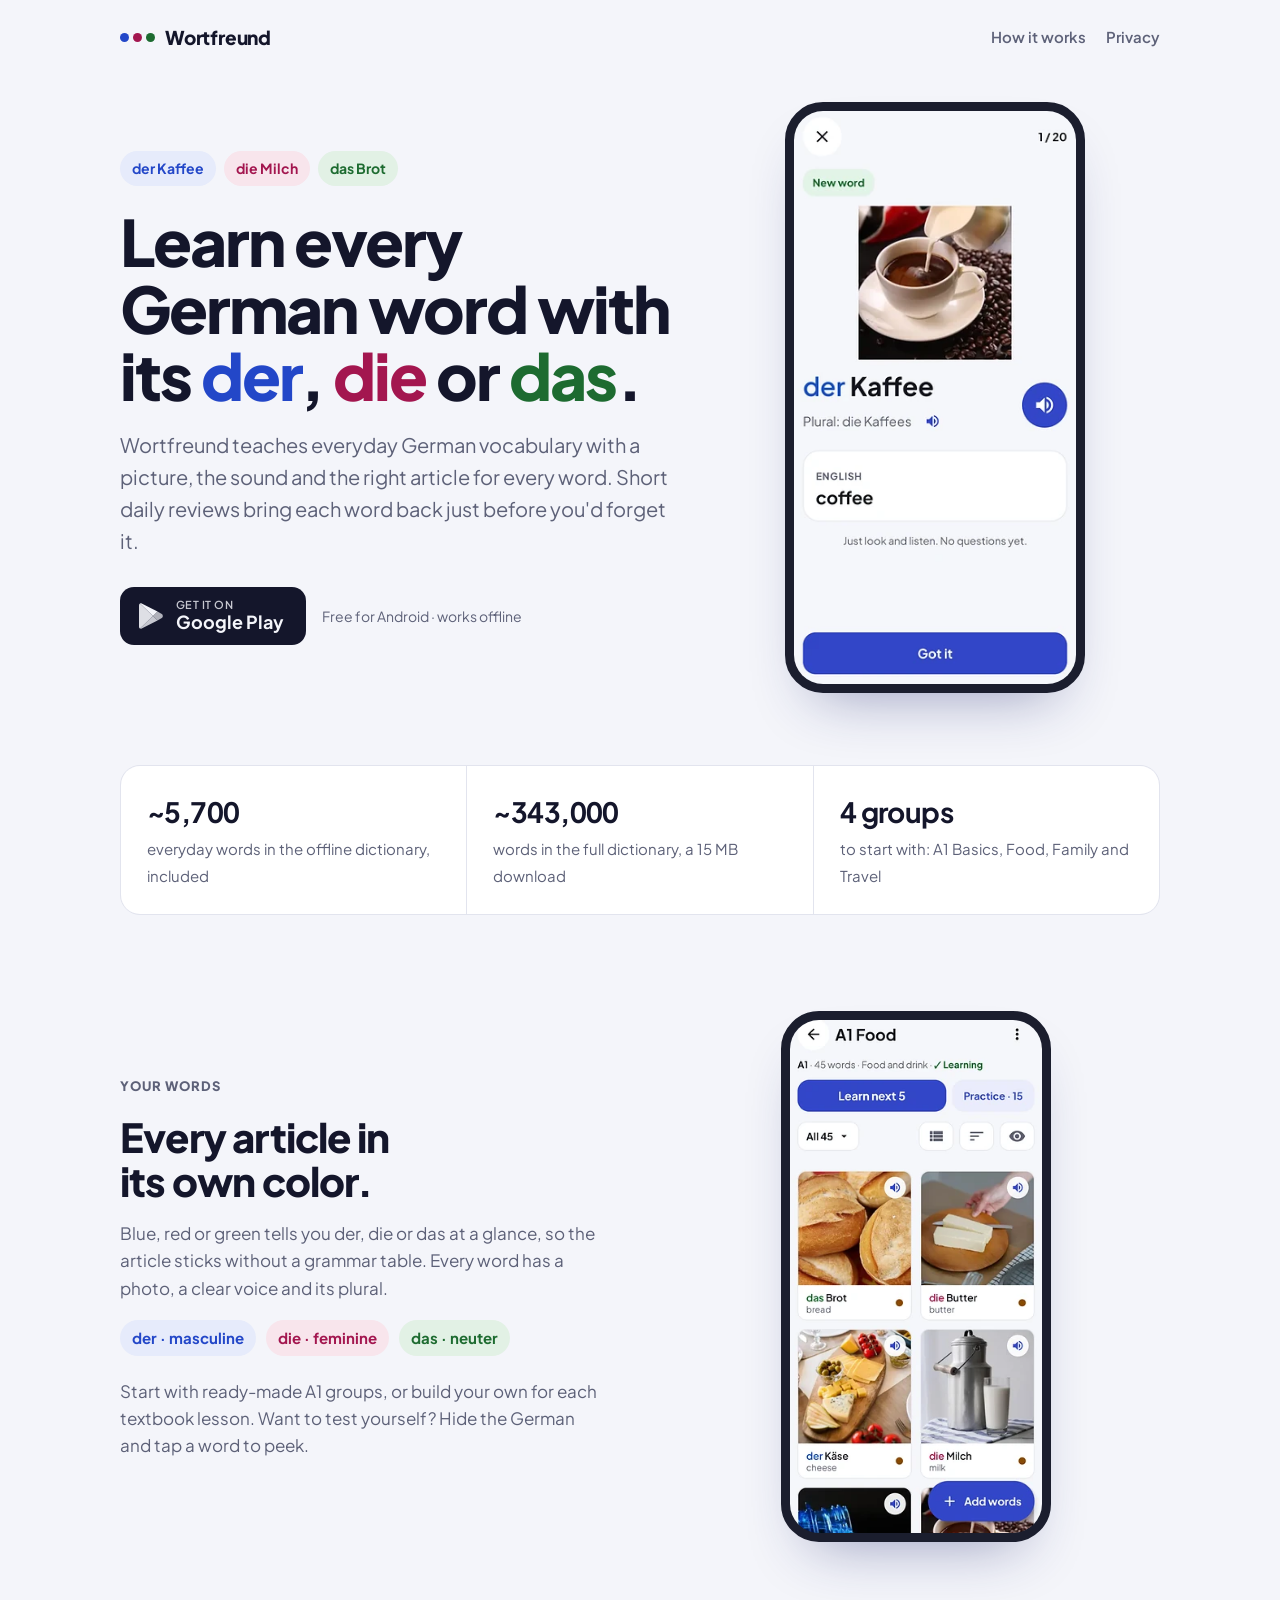
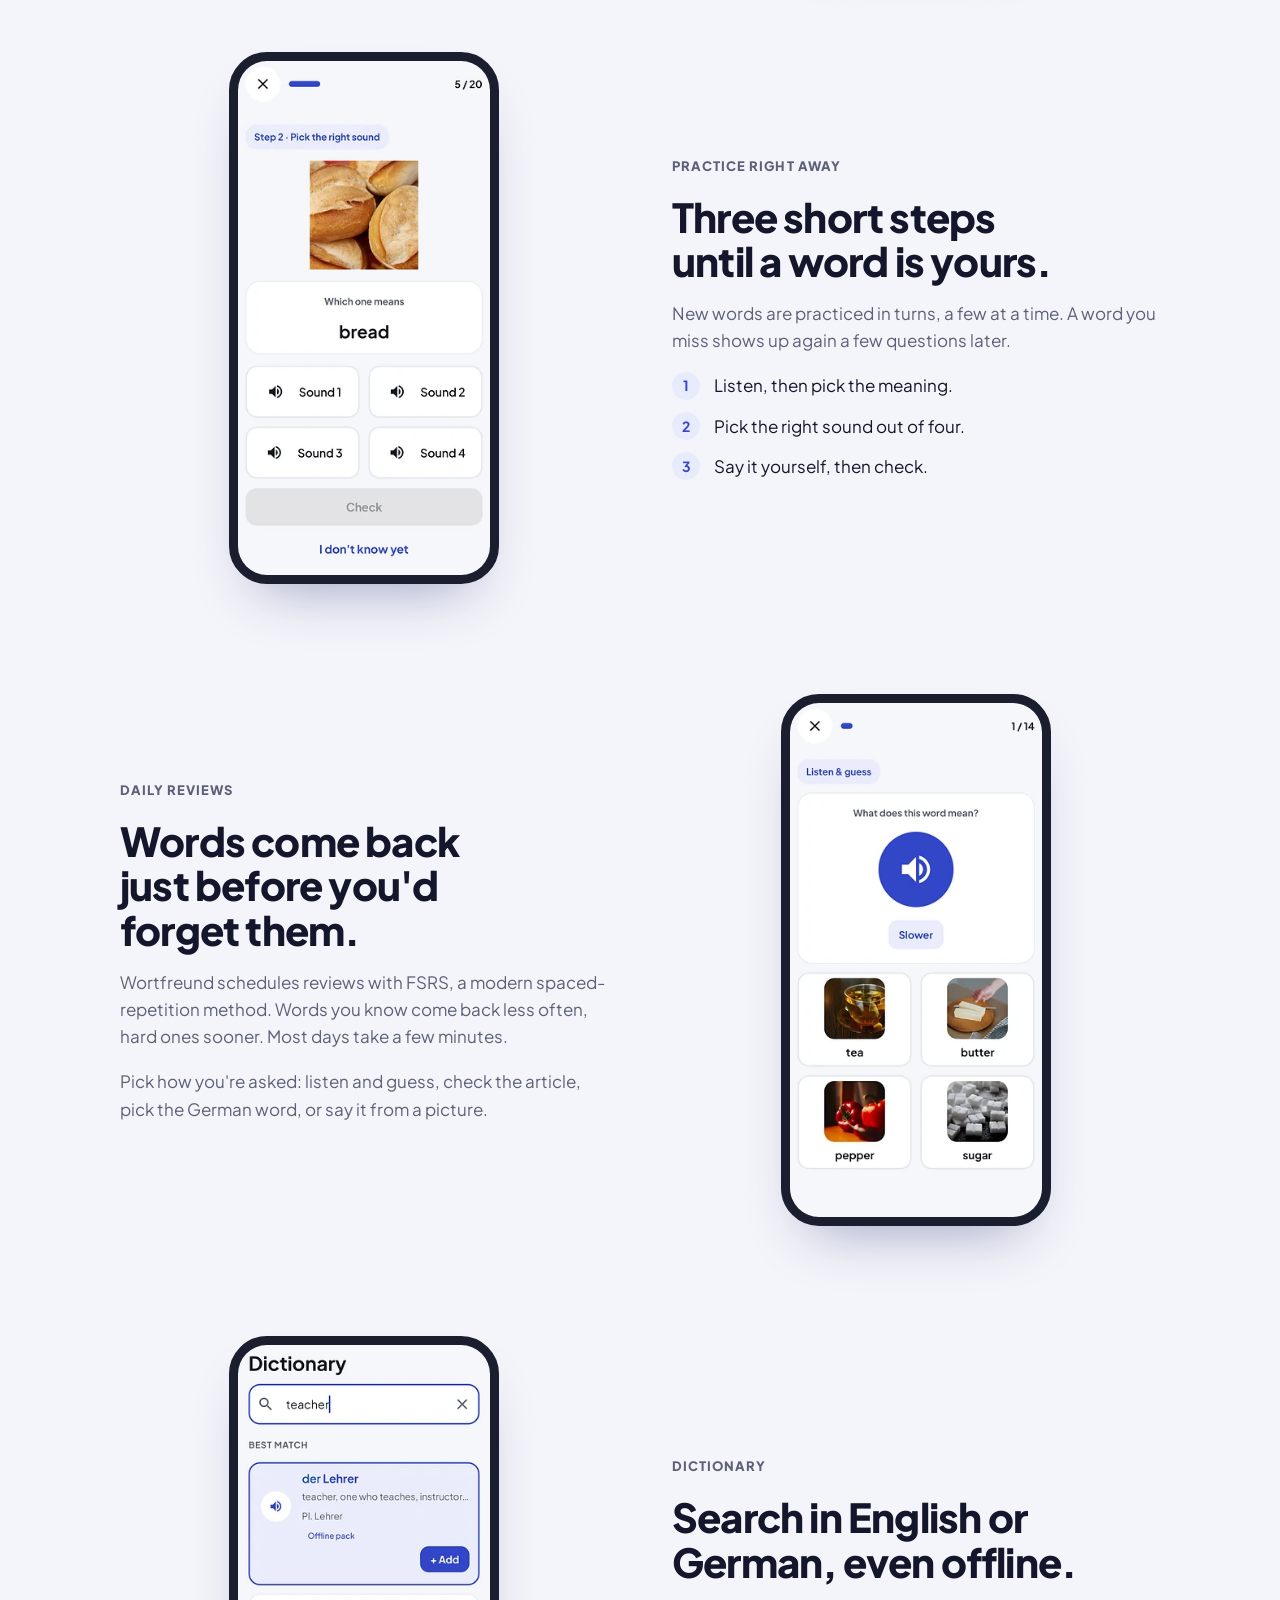
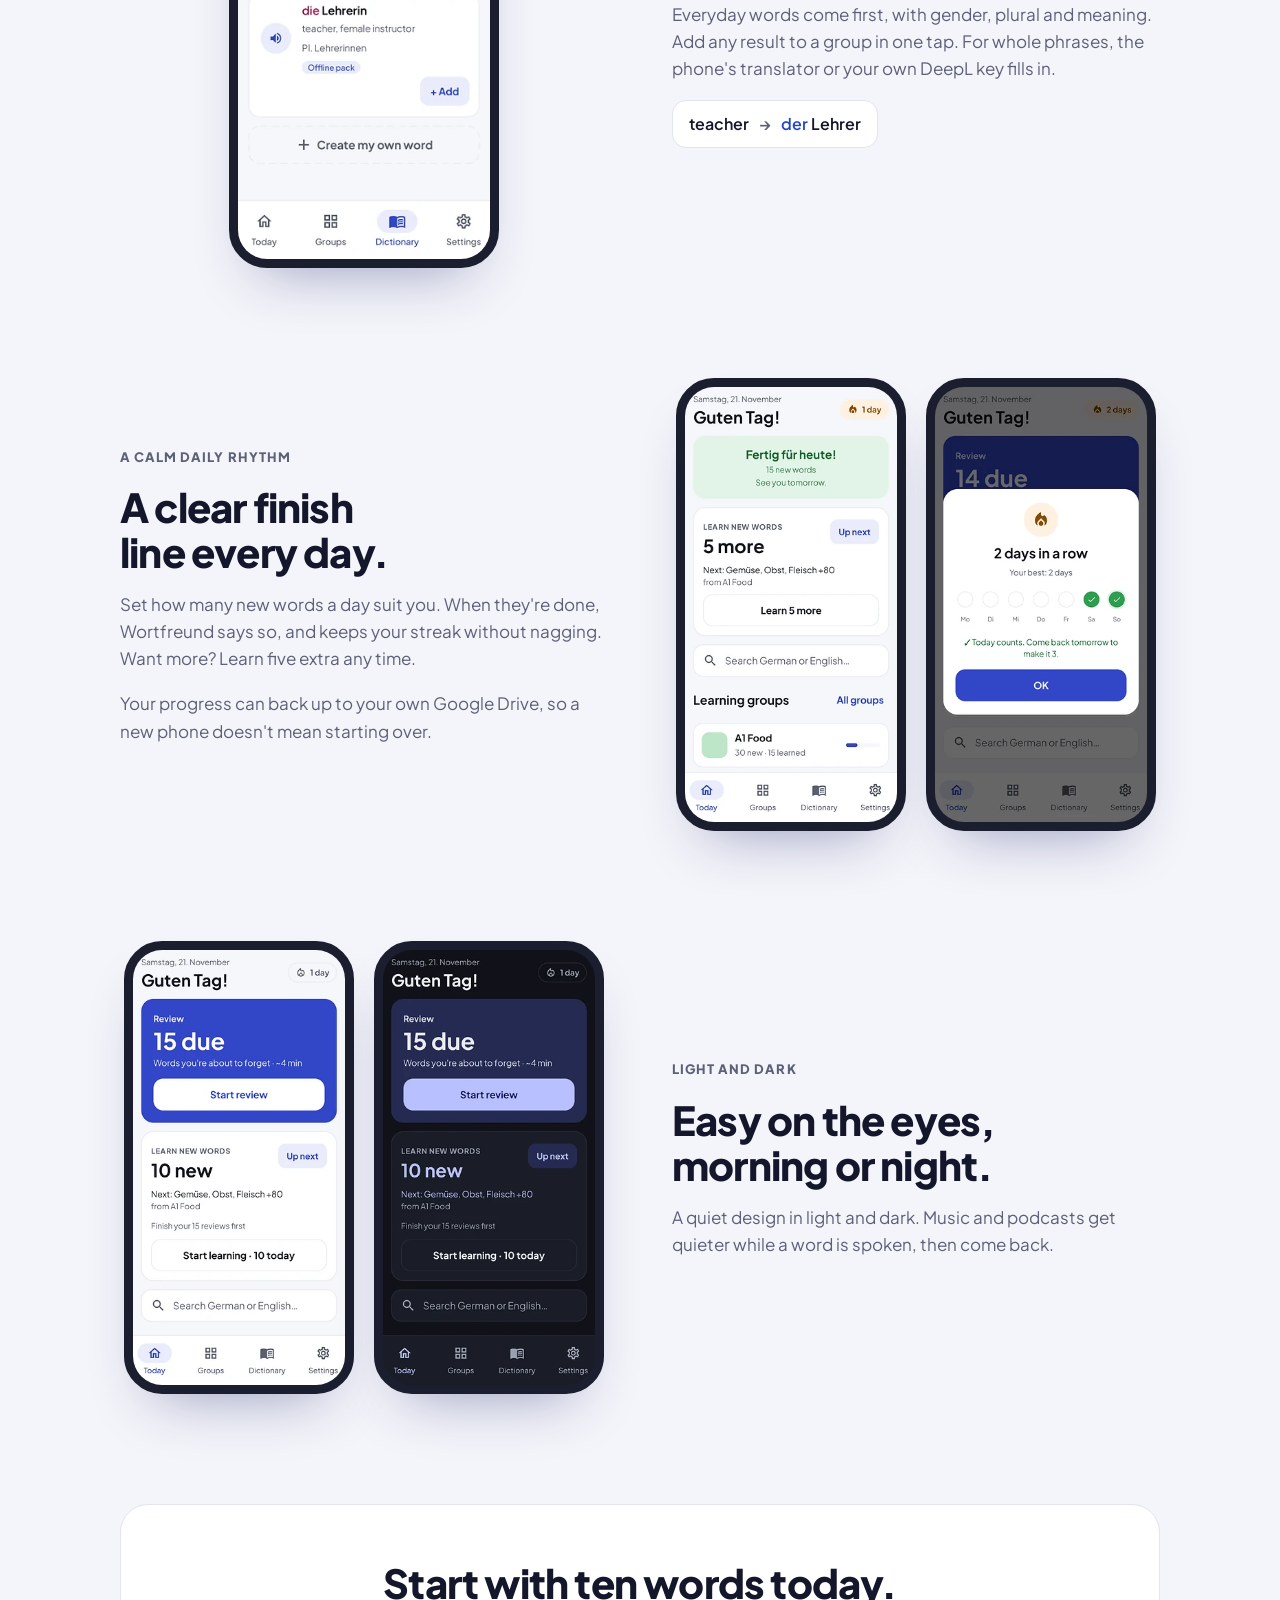
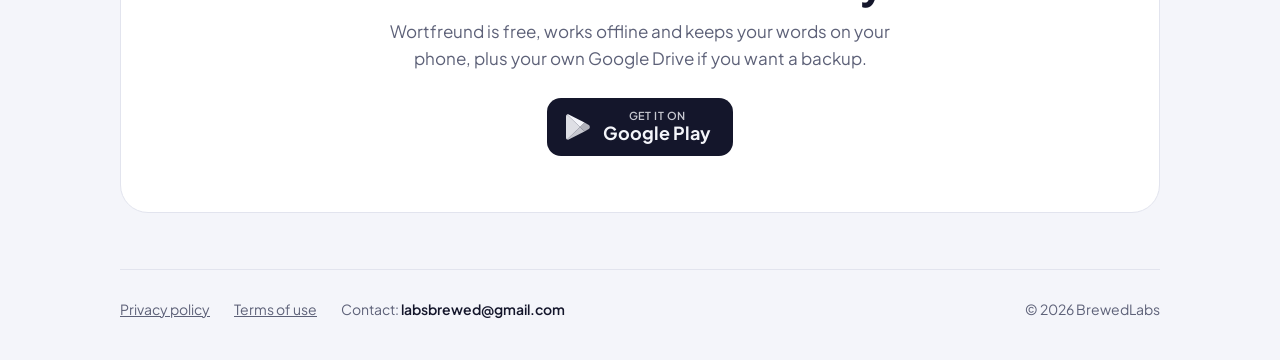
==== commit ac744407: "Updated screenshots" ====
--- a/index.html
+++ b/index.html
@@ -142,7 +142,7 @@
       </div>
     </div>
     <div class="stack">
-      <div class="phone"><img src="shots/meet.webp" alt="Learning a new word: a photo of coffee, der Kaffee with its plural die Kaffees, and the English meaning coffee." width="600" height="1182"></div>
+      <div class="phone"><img src="shots/meet-560.webp" srcset="shots/meet-320.webp 320w, shots/meet-560.webp 560w, shots/meet-800.webp 800w" sizes="(max-width:520px) 44vw, 300px" alt="Learning a new word: a photo of coffee, der Kaffee with its plural die Kaffees, and the English meaning coffee." width="600" height="1182"></div>
     </div>
   </header>
 
@@ -160,7 +160,7 @@
       <div class="legend"><span class="chip der">der · masculine</span><span class="chip die">die · feminine</span><span class="chip das">das · neuter</span></div>
       <p style="margin-top:22px">Start with ready-made A1 groups, or build your own for each textbook lesson. Want to test yourself? Hide the German and tap a word to peek.</p>
     </div>
-    <div class="art"><div class="phone"><img src="shots/group.webp" alt="The A1 Food group in picture view: das Brot, die Butter, der Käse, die Milch." width="600" height="1182" loading="lazy"></div></div>
+    <div class="art"><div class="phone"><img src="shots/group-560.webp" srcset="shots/group-320.webp 320w, shots/group-560.webp 560w, shots/group-800.webp 800w" sizes="(max-width:520px) 44vw, 300px" alt="The A1 Food group in picture view: das Brot, die Butter, der Käse, die Milch." width="600" height="1182" loading="lazy"></div></div>
   </section>
 
   <section class="feature flip">
@@ -174,7 +174,7 @@
         <li><b>3</b><span>Say it yourself, then check.</span></li>
       </ol>
     </div>
-    <div class="art"><div class="phone"><img src="shots/sound.webp" alt="Step 2, Pick the right sound: which one means bread? Four sound buttons." width="600" height="1182" loading="lazy"></div></div>
+    <div class="art"><div class="phone"><img src="shots/sound-560.webp" srcset="shots/sound-320.webp 320w, shots/sound-560.webp 560w, shots/sound-800.webp 800w" sizes="(max-width:520px) 44vw, 300px" alt="Step 2, Pick the right sound: which one means bread? Four sound buttons." width="600" height="1182" loading="lazy"></div></div>
   </section>
 
   <section class="feature">
@@ -184,7 +184,7 @@
       <p>Wortfreund schedules reviews with FSRS, a modern spaced-repetition method. Words you know come back less often, hard ones sooner. Most days take a few minutes.</p>
       <p>Pick how you're asked: listen and guess, check the article, pick the German word, or say it from a picture.</p>
     </div>
-    <div class="art"><div class="phone"><img src="shots/review.webp" alt="Review, Listen and guess: what does this word mean? Four photo answers: tea, butter, pepper, sugar." width="600" height="1182" loading="lazy"></div></div>
+    <div class="art"><div class="phone"><img src="shots/review-560.webp" srcset="shots/review-320.webp 320w, shots/review-560.webp 560w, shots/review-800.webp 800w" sizes="(max-width:520px) 44vw, 300px" alt="Review, Listen and guess: what does this word mean? Four photo answers: tea, butter, pepper, sugar." width="600" height="1182" loading="lazy"></div></div>
   </section>
 
   <section class="feature flip">
@@ -194,7 +194,7 @@
       <p>Everyday words come first, with gender, plural and meaning. Add any result to a group in one tap. For whole phrases, the phone's translator or your own DeepL key fills in.</p>
       <span class="example">teacher <span class="arrow" aria-hidden="true">→</span> <span><span class="der">der</span> Lehrer</span></span>
     </div>
-    <div class="art"><div class="phone"><img src="shots/dictionary.webp" alt="Dictionary search for teacher: best match der Lehrer, also die Lehrerin." width="600" height="1182" loading="lazy"></div></div>
+    <div class="art"><div class="phone"><img src="shots/dictionary-560.webp" srcset="shots/dictionary-320.webp 320w, shots/dictionary-560.webp 560w, shots/dictionary-800.webp 800w" sizes="(max-width:520px) 44vw, 300px" alt="Dictionary search for teacher: best match der Lehrer, also die Lehrerin." width="600" height="1182" loading="lazy"></div></div>
   </section>
 
   <section class="feature">
@@ -205,8 +205,8 @@
       <p>Your progress can back up to your own Google Drive, so a new phone doesn't mean starting over.</p>
     </div>
     <div class="art pair">
-      <div class="phone"><img src="shots/done.webp" alt="Today after the daily goal: Fertig für heute, 15 new words, see you tomorrow, and an option to learn 5 more." width="600" height="1182" loading="lazy"></div>
-      <div class="phone"><img src="shots/streak.webp" alt="Streak window: 2 days in a row, with this week's days checked." width="600" height="1182" loading="lazy"></div>
+      <div class="phone"><img src="shots/done-560.webp" srcset="shots/done-320.webp 320w, shots/done-560.webp 560w, shots/done-800.webp 800w" sizes="(max-width:520px) 44vw, 300px" alt="Today after the daily goal: Fertig für heute, 15 new words, see you tomorrow, and an option to learn 5 more." width="600" height="1182" loading="lazy"></div>
+      <div class="phone"><img src="shots/streak-560.webp" srcset="shots/streak-320.webp 320w, shots/streak-560.webp 560w, shots/streak-800.webp 800w" sizes="(max-width:520px) 44vw, 300px" alt="Streak window: 2 days in a row, with this week's days checked." width="600" height="1182" loading="lazy"></div>
     </div>
   </section>
 
@@ -217,8 +217,8 @@
       <p>A quiet design in light and dark. Music and podcasts get quieter while a word is spoken, then come back.</p>
     </div>
     <div class="art pair">
-      <div class="phone"><img src="shots/today.webp" alt="Today screen in light mode." width="600" height="1182" loading="lazy"></div>
-      <div class="phone"><img src="shots/today-dark.webp" alt="Today screen in dark mode." width="600" height="1182" loading="lazy"></div>
+      <div class="phone"><img src="shots/today-560.webp" srcset="shots/today-320.webp 320w, shots/today-560.webp 560w, shots/today-800.webp 800w" sizes="(max-width:520px) 44vw, 300px" alt="Today screen in light mode." width="600" height="1182" loading="lazy"></div>
+      <div class="phone"><img src="shots/today-dark-560.webp" srcset="shots/today-dark-320.webp 320w, shots/today-dark-560.webp 560w, shots/today-dark-800.webp 800w" sizes="(max-width:520px) 44vw, 300px" alt="Today screen in dark mode." width="600" height="1182" loading="lazy"></div>
     </div>
   </section>
 
